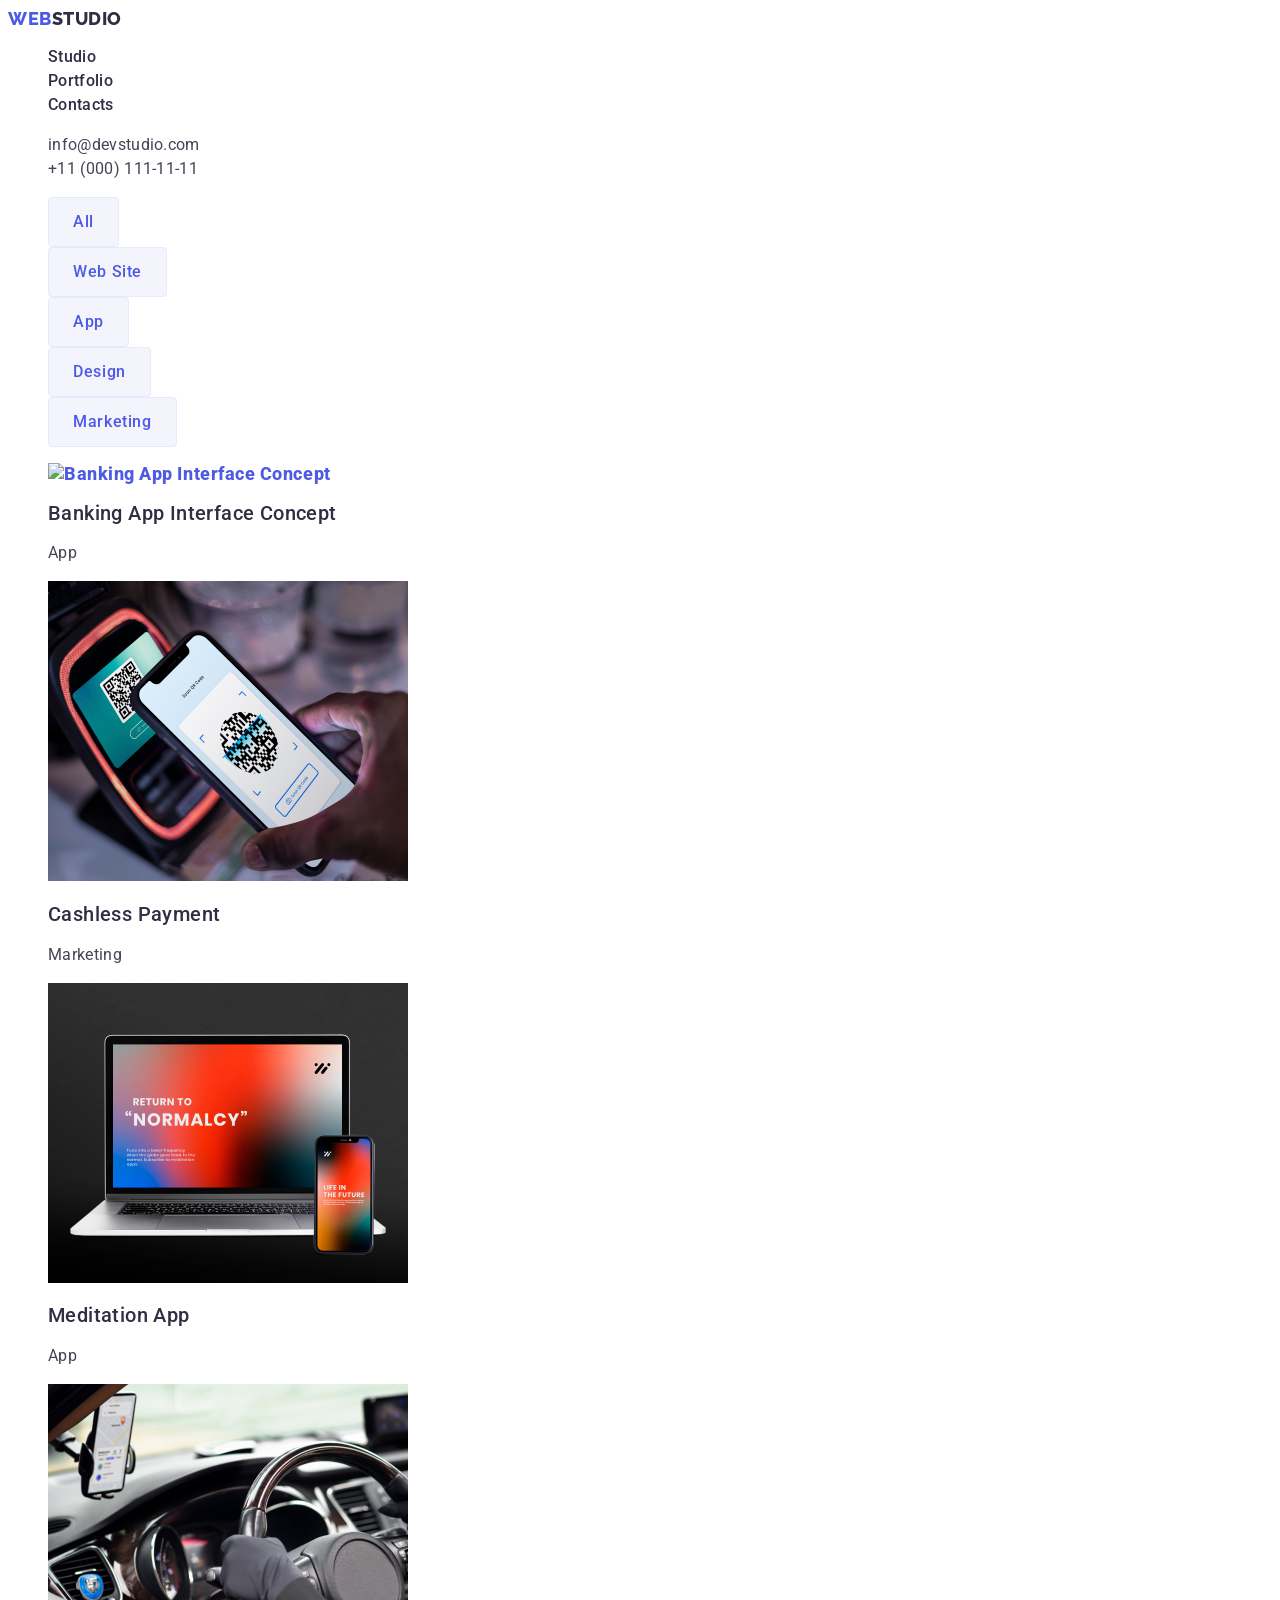
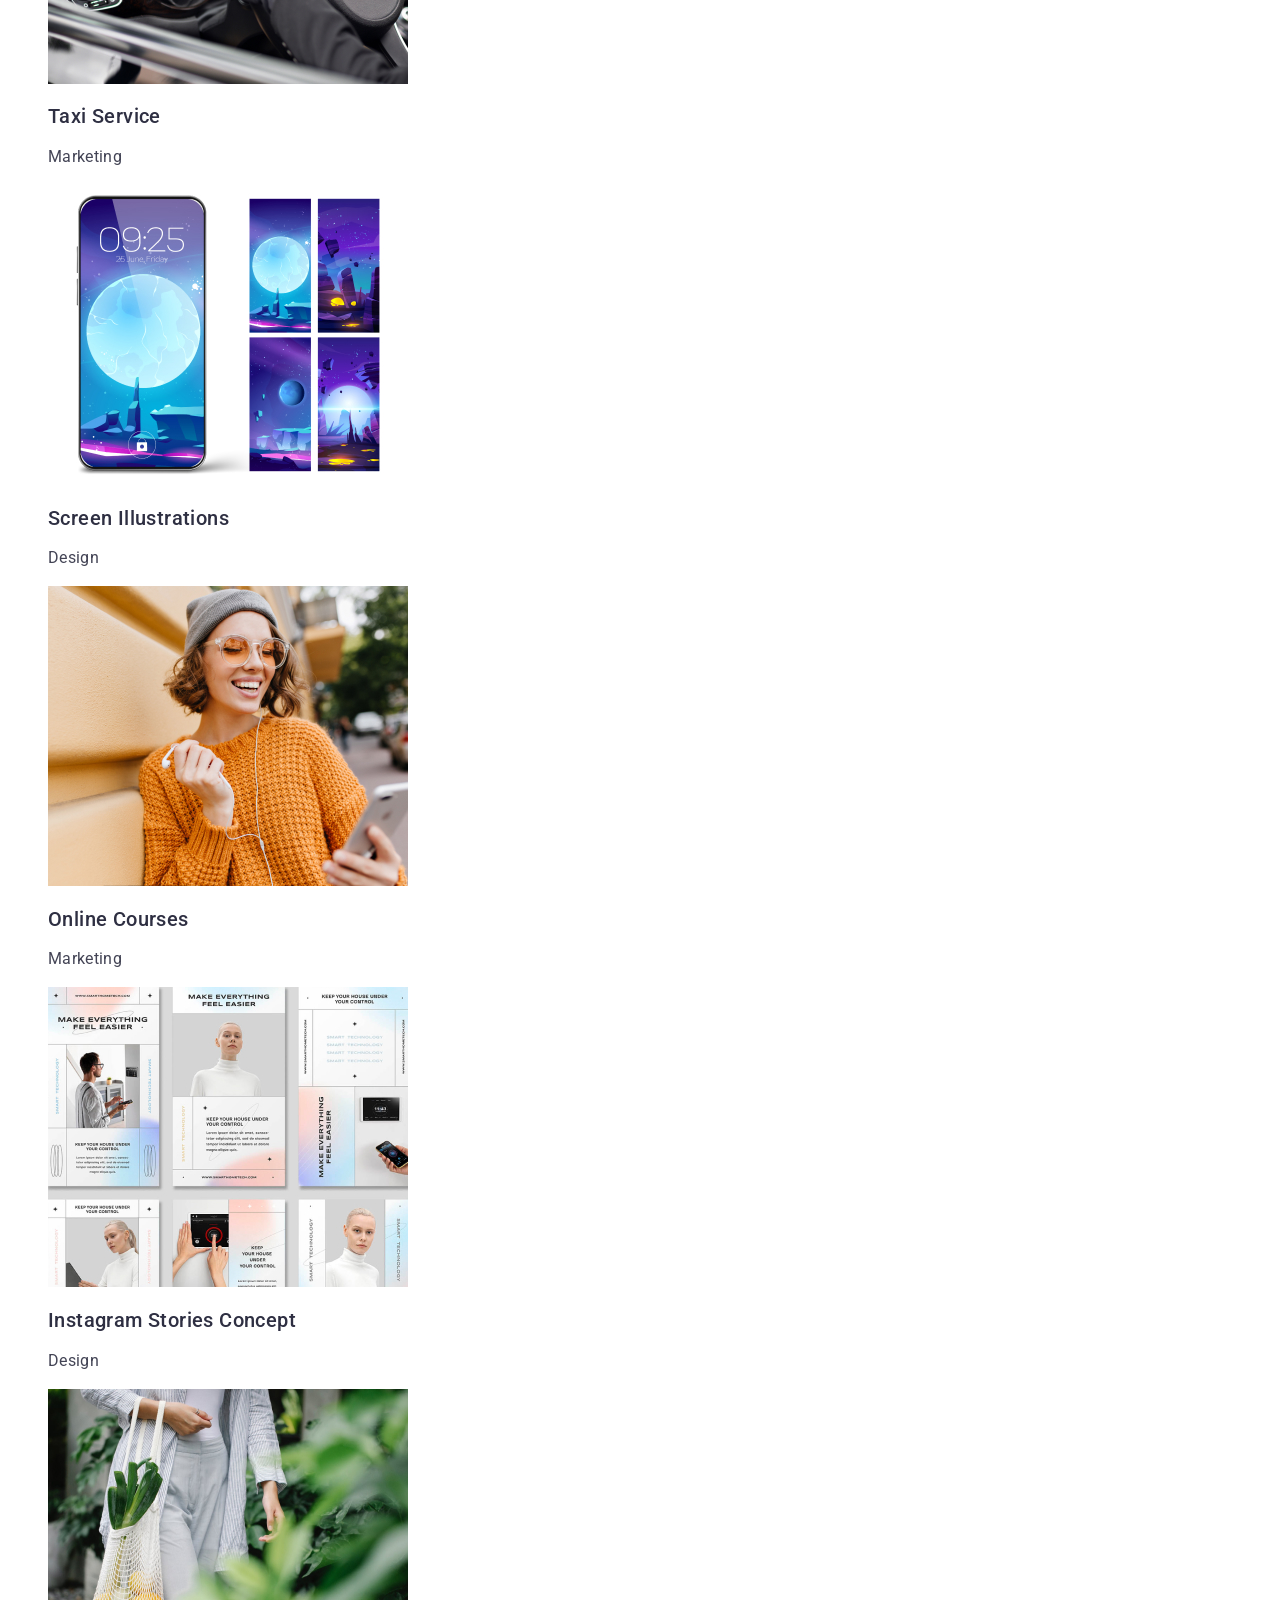
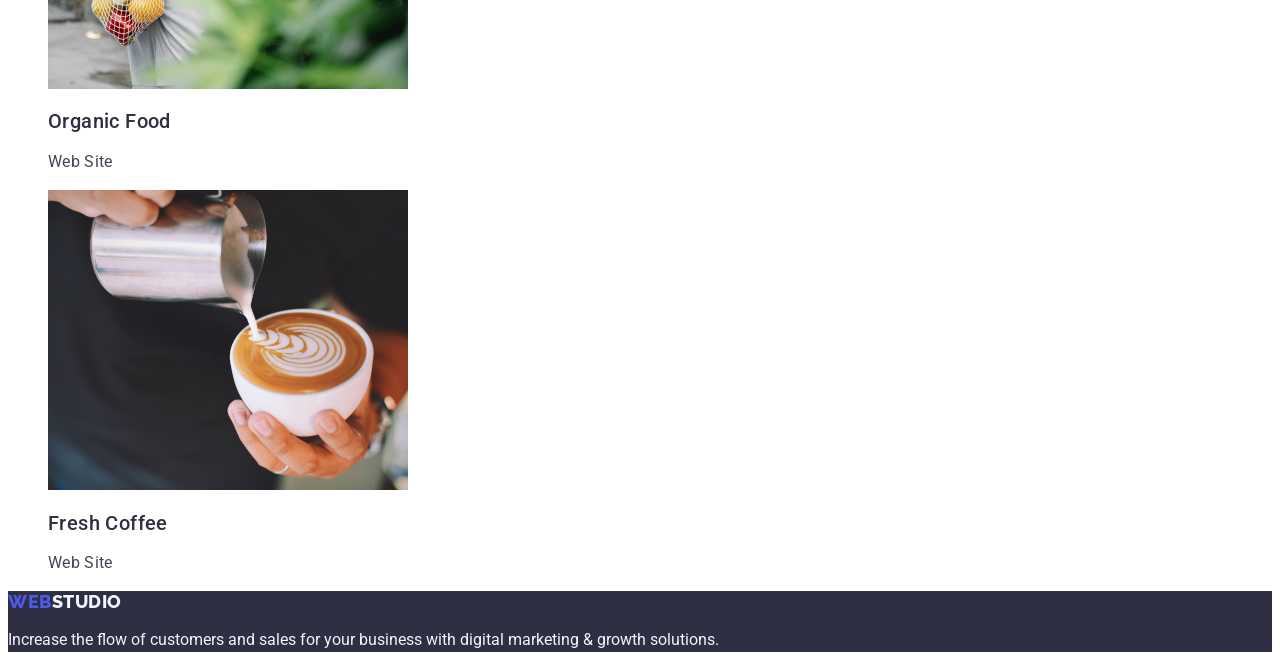
==== portfolio.html @ 194f7bdf "Initial commit" ====
<!DOCTYPE html>
<html lang="en">
  <head>
    <meta charset="UTF-8" />
    <meta http-equiv="X-UA-Compatible" content="IE=edge" />
    <meta name="viewport" content="width=device-width, initial-scale=1.0" />
    <title>Document</title>
    <link rel="preconnect" href="https://fonts.googleapis.com" />
    <link rel="preconnect" href="https://fonts.gstatic.com" crossorigin />
    <link
      href="https://fonts.googleapis.com/css2?family=Montserrat:wght@400;700&family=Raleway:wght@800&family=Roboto:wght@400;500;700&display=swap"
      rel="stylesheet"
    />
    <link rel="stylesheet" href="./css/styles.css" />
  </head>
  <body>
    <header>
      <nav class="list">
        <a class="nav logo link" href="./index.html">
          Web<span class="studio">Studio</span>
        </a>
        <ul class="list">
          <li>
            <a class="nav link" href="./index.html">Studio</a>
          </li>
          <li>
            <a class="nav link" href="./portfolio.html">Portfolio</a>
          </li>
          <li>
            <a class="nav link" href="">Contacts</a>
          </li>
        </ul>
      </nav>
      <address class="address">
        <ul class="list">
          <li>
            <a class="address link nav" href="mailto:info@devstudio.com">
              info@devstudio.com</a
            >
          </li>
          <li>
            <a class="address link nav" href="tel:+110001111111">
              +11 (000) 111-11-11
            </a>
          </li>
        </ul>
      </address>
    </header>
    <main>
      <section>
        <h1 hidden>Buttons</h1>
        <ul class="list">
          <li><button type="button" class="buttons">All</button></li>
          <li><button type="button" class="buttons">Web Site</button></li>
          <li><button type="button" class="buttons">App</button></li>
          <li><button type="button" class="buttons">Design</button></li>
          <li><button type="button" class="buttons">Marketing</button></li>
        </ul>
        <ul class="list">
          <li>
            <a class="link" href=""
              ><img
                src="./images-portfolio/img.jpg"
                alt="Banking App Interface Concept"
                width="360"
              />
              <h2 class="subtitle">Banking App Interface Concept</h2>
              <p class="text">App</p>
            </a>
          </li>
          <li>
            <a class="link" href=""
              ><img
                src="./images-portfolio/img1.jpg"
                alt="Cashless Payment"
                width="360"
              />
              <h2 class="subtitle">Cashless Payment</h2>
              <p class="text">Marketing</p>
            </a>
          </li>
          <li>
            <a class="link" href=""
              ><img
                src="./images-portfolio/img2.jpg"
                alt="Meditation App"
                width="360"
              />
              <h2 class="subtitle">Meditation App</h2>
              <p class="text">App</p>
            </a>
          </li>
          <li>
            <a class="link" href=""
              ><img
                src="./images-portfolio/img3.jpg"
                alt="Taxi Service"
                width="360"
              />
              <h2 class="subtitle">Taxi Service</h2>
              <p class="text">Marketing</p>
            </a>
          </li>
          <li>
            <a class="link" href=""
              ><img
                src="./images-portfolio/img4.jpg"
                alt="Screen Illustrations"
                width="360"
              />
              <h2 class="subtitle">Screen Illustrations</h2>
              <p class="text">Design</p>
            </a>
          </li>
          <li>
            <a class="link" href=""
              ><img
                src="./images-portfolio/img5.jpg"
                alt="Online Courses"
                width="360"
              />
              <h2 class="subtitle">Online Courses</h2>
              <p class="text">Marketing</p>
            </a>
          </li>
          <li>
            <a class="link" href=""
              ><img
                src="./images-portfolio/img6.jpg"
                alt="Instagram Stories Concept"
                width="360"
              />
              <h2 class="subtitle">Instagram Stories Concept</h2>
              <p class="text">Design</p>
            </a>
          </li>
          <li>
            <a class="link" href=""
              ><img
                src="./images-portfolio/img7.jpg"
                alt="Organic Food"
                width="360"
              />
              <h2 class="subtitle">Organic Food</h2>
              <p class="text">Web Site</p>
            </a>
          </li>
          <li>
            <a class="link" href=""
              ><img
                src="./images-portfolio/img8.jpg"
                alt="Fresh Coffee"
                width="360"
              />
              <h2 class="subtitle">Fresh Coffee</h2>
              <p class="text">Web Site</p>
            </a>
          </li>
        </ul>
      </section>
    </main>
    <footer class="slogan-fon">
      <a class="nav logo link" href="./index.html">
        Web<span class="studio">Studio</span>
      </a>
      <p class="footer-text">
        Increase the flow of customers and sales for your business with digital
        marketing & growth solutions.
      </p>
    </footer>
  </body>
</html>
---- css/styles.css ----
:root {
  --head-color: #2e2f42;
  --text-color: #434455;
  --button-color: #4d5ae5;
  --fon-color: #2e2f42;
}

body {
  background: #ffffff;
  font-family: "Roboto", sans-serif;
  color: var(--text-color);
}
.list {
  list-style: none;
}
.nav:focus,
.nav:hover {
  color: #404bbf;
}
/* Logo */
.logo {
  flex-direction: row;
  font-family: "Raleway", sans-serif;
  font-style: normal;
  font-weight: 800;
  font-size: 18px;
  line-height: 1.17;
  display: flex;
  align-items: center;
  letter-spacing: 0.03em;
  text-transform: uppercase;
  color: var(--button-color);
}

.studio {
  color: var(--fon-color);
  width: 71px;
  height: 21px;
}
.link {
  text-decoration: none;
  font-weight: 800;
  font-size: 18px;
  line-height: 1.17;
  letter-spacing: 0.03em;
  color: var(--button-color);
}
ul .nav {
  color: var(--head-color);
  font-family: "Roboto";
  font-style: normal;
  font-weight: 500;
  font-size: 16px;
  line-height: 1.5;
  letter-spacing: 0.02em;
  list-style: none;
}

address .address {
  font-family: "Roboto";
  font-style: normal;
  font-weight: 400;
  font-size: 16px;
  line-height: 24px;
  letter-spacing: 0.02em;
  color: var(--text-color);
}
address {
  font-style: normal;
}
.slogan {
  color: #ffffff;
  font-family: "Roboto";
  font-style: normal;
  font-weight: 700;
  font-size: 56px;
  line-height: 1.07;
  text-align: center;
  letter-spacing: 0.02em;
}
.slogan-fon {
  background: #2e2f42;
}
.button {
  background: var(--button-color);
  box-shadow: 0px 4px 4px rgba(0, 0, 0, 0.15);
  border-radius: 4px;
  color: #ffffff;
  cursor: pointer;
  font-family: "Roboto", sans-serif;
  font-style: normal;
  font-weight: 500;
  font-size: 16px;
  line-height: 24px;
  align-items: center;
  letter-spacing: 0.04em;
}
.button:hover,
.button:focus {
  background-color: #404bbf;
}
.subtitle {
  font-style: normal;
  font-weight: 500;
  font-size: 20px;
  line-height: 24px;
  color: var(--head-color);
  letter-spacing: 0.02em;
  line-height: 1.2;
}
.text {
  font-style: normal;
  font-weight: 400;
  font-size: 16px;
  line-height: 1.2;
  color: var(--text-color);
  letter-spacing: 0.02em;
  line-height: 1.5;
}
.section-three {
  background-color: #f4f4fd;
}
.mein-text {
  color: var(--head-color);
  font-style: normal;
  font-weight: 700;
  font-size: 36px;
  line-height: 1.11;
  text-align: center;
  letter-spacing: 0.02em;
  text-transform: capitalize;
}
.fotos {
  background-color: #ffffff;
}

.footer-text {
  font-style: normal;
  font-weight: 400;
  font-size: 16px;
  line-height: 24px;
  color: #f4f4fd;
}
footer .studio {
  color: #f4f4fd;
}
/* Portfolio */
.buttons {
  background: #f4f4fd;
  border: 1px solid #e7e9fc;
  border-radius: 4px;
  display: flex;
  flex-direction: row;
  justify-content: center;
  align-items: center;
  padding: 12px 24px;
  color: var(--button-color);
  cursor: pointer;
  font-family: "Roboto", sans-serif;
  font-style: normal;
  font-weight: 500;
  font-size: 16px;
  line-height: 24px;
  letter-spacing: 0.04em;
}
.buttons:hover,
.buttons:focus {
  color: #ffffff;
  background-color: #404bbf;
}
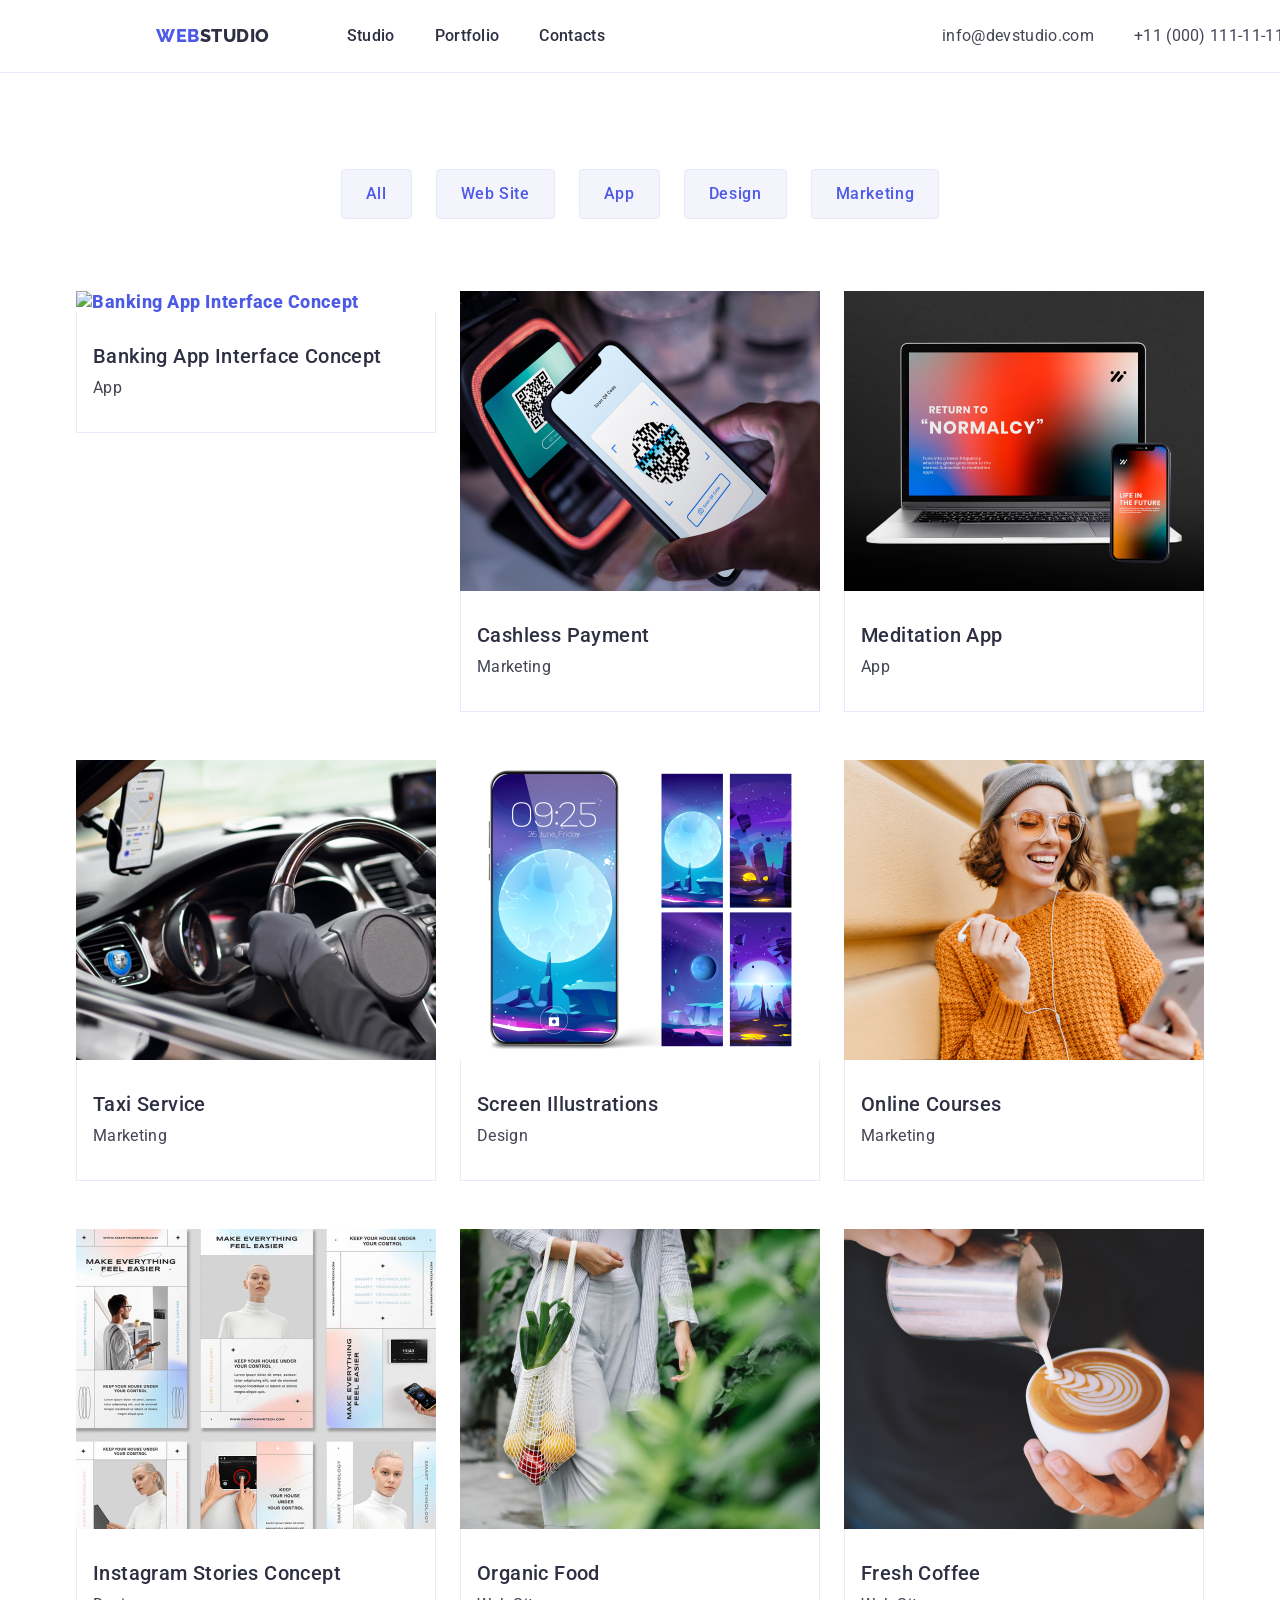
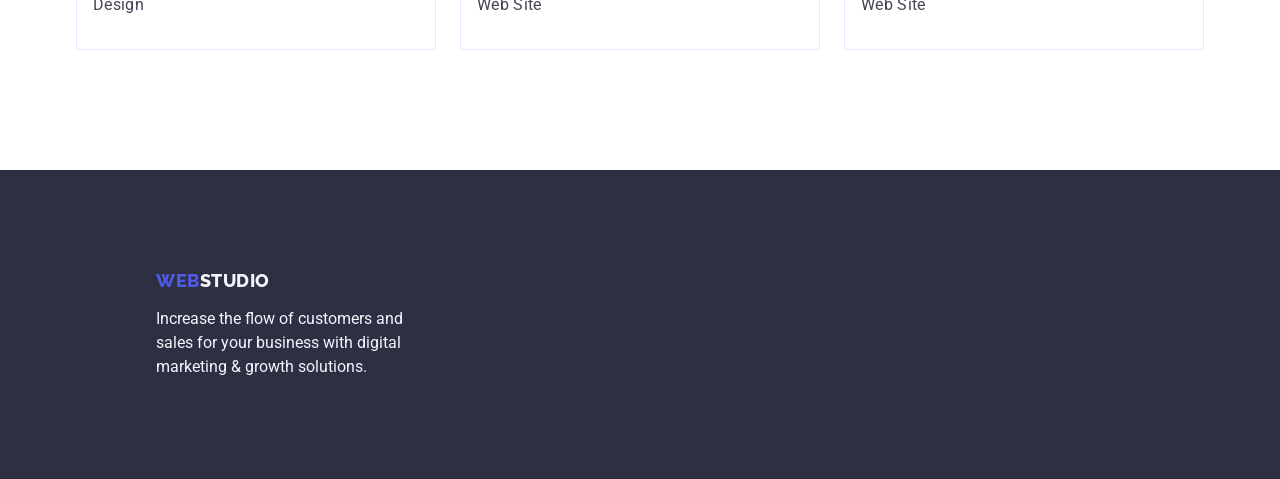
==== commit 2fdf3366: "sd" ====
--- a/portfolio.html
+++ b/portfolio.html
@@ -11,162 +11,199 @@
       href="https://fonts.googleapis.com/css2?family=Montserrat:wght@400;700&family=Raleway:wght@800&family=Roboto:wght@400;500;700&display=swap"
       rel="stylesheet"
     />
+    <link
+      rel="stylesheet"
+      href="https://cdnjs.cloudflare.com/ajax/libs/modern-normalize/1.0.0/modern-normalize.min.css"
+    />
     <link rel="stylesheet" href="./css/styles.css" />
   </head>
   <body>
-    <header>
-      <nav class="list">
+    <header class="header">
+      <div class="container header-flex">
+        <nav class="nav-flex">
+          <a class="nav logo link" href="./index.html">
+            Web<span class="studio">Studio</span>
+          </a>
+          <ul class="list menu-flex">
+            <li>
+              <a class="nav link" href="./index.html">Studio</a>
+            </li>
+            <li>
+              <a class="nav link" href="./portfolio.html">Portfolio</a>
+            </li>
+            <li>
+              <a class="nav link" href="">Contacts</a>
+            </li>
+          </ul>
+        </nav>
+        <address class="address address-flex">
+          <ul class="list address-flex">
+            <li>
+              <a class="address link nav" href="mailto:info@devstudio.com">
+                info@devstudio.com</a
+              >
+            </li>
+            <li>
+              <a class="address link nav" href="tel:+110001111111">
+                +11 (000) 111-11-11
+              </a>
+            </li>
+          </ul>
+        </address>
+      </div>
+    </header>
+    <main>
+      <section class="main-section">
+        <div class="container">
+          <h1 hidden>Buttons</h1>
+          <ul class="list section-buttons">
+            <li><button type="button" class="buttons">All</button></li>
+            <li><button type="button" class="buttons">Web Site</button></li>
+            <li><button type="button" class="buttons">App</button></li>
+            <li><button type="button" class="buttons">Design</button></li>
+            <li><button type="button" class="buttons">Marketing</button></li>
+          </ul>
+          <ul class="list portfolio-fotos">
+            <li class="portfolio-list">
+              <a class="link" href="">
+                <img
+                  class="img-portfolio"
+                  src="./images-portfolio/img.jpg"
+                  alt="Banking App Interface Concept"
+                  width="360"
+                />
+                <div class="portfolio-fotos-card">
+                  <h2 class="subtitle">Banking App Interface Concept</h2>
+                  <p class="text">App</p>
+                </div>
+              </a>
+            </li>
+            <li class="portfolio-list">
+              <a class="link" href="">
+                <img
+                  class="img-portfolio"
+                  src="./images-portfolio/img1.jpg"
+                  alt="Cashless Payment"
+                  width="360"
+                />
+                <div class="portfolio-fotos-card">
+                  <h2 class="subtitle">Cashless Payment</h2>
+                  <p class="text">Marketing</p>
+                </div>
+              </a>
+            </li>
+            <li class="portfolio-list">
+              <a class="link" href="">
+                <img
+                  class="img-portfolio"
+                  src="./images-portfolio/img2.jpg"
+                  alt="Meditation App"
+                  width="360"
+                />
+                <div class="portfolio-fotos-card">
+                  <h2 class="subtitle">Meditation App</h2>
+                  <p class="text">App</p>
+                </div>
+              </a>
+            </li>
+            <li class="portfolio-list">
+              <a class="link" href="">
+                <img
+                  class="img-portfolio"
+                  src="./images-portfolio/img3.jpg"
+                  alt="Taxi Service"
+                  width="360"
+                />
+                <div class="portfolio-fotos-card">
+                  <h2 class="subtitle">Taxi Service</h2>
+                  <p class="text">Marketing</p>
+                </div>
+              </a>
+            </li>
+            <li class="portfolio-list">
+              <a class="link" href="">
+                <img
+                  class="img-portfolio"
+                  src="./images-portfolio/img4.jpg"
+                  alt="Screen Illustrations"
+                  width="360"
+                />
+                <div class="portfolio-fotos-card">
+                  <h2 class="subtitle">Screen Illustrations</h2>
+                  <p class="text">Design</p>
+                </div>
+              </a>
+            </li>
+            <li class="portfolio-list">
+              <a class="link" href="">
+                <img
+                  class="img-portfolio"
+                  src="./images-portfolio/img5.jpg"
+                  alt="Online Courses"
+                  width="360"
+                />
+                <div class="portfolio-fotos-card">
+                  <h2 class="subtitle">Online Courses</h2>
+                  <p class="text">Marketing</p>
+                </div>
+              </a>
+            </li>
+            <li class="portfolio-list">
+              <a class="link" href="">
+                <img
+                  class="img-portfolio"
+                  src="./images-portfolio/img6.jpg"
+                  alt="Instagram Stories Concept"
+                  width="360"
+                />
+                <div class="portfolio-fotos-card">
+                  <h2 class="subtitle">Instagram Stories Concept</h2>
+                  <p class="text">Design</p>
+                </div>
+              </a>
+            </li>
+            <li class="portfolio-list">
+              <a class="link" href="">
+                <img
+                  class="img-portfolio"
+                  src="./images-portfolio/img7.jpg"
+                  alt="Organic Food"
+                  width="360"
+                />
+                <div class="portfolio-fotos-card">
+                  <h2 class="subtitle">Organic Food</h2>
+                  <p class="text">Web Site</p>
+                </div>
+              </a>
+            </li>
+            <li class="portfolio-list">
+              <a class="link" href="">
+                <img
+                  class="img-portfolio"
+                  src="./images-portfolio/img8.jpg"
+                  alt="Fresh Coffee"
+                  width="360"
+                />
+                <div class="portfolio-fotos-card">
+                  <h2 class="subtitle">Fresh Coffee</h2>
+                  <p class="text">Web Site</p>
+                </div>
+              </a>
+            </li>
+          </ul>
+        </div>
+      </section>
+    </main>
+    <footer class="footer">
+      <div class="container">
         <a class="nav logo link" href="./index.html">
           Web<span class="studio">Studio</span>
         </a>
-        <ul class="list">
-          <li>
-            <a class="nav link" href="./index.html">Studio</a>
-          </li>
-          <li>
-            <a class="nav link" href="./portfolio.html">Portfolio</a>
-          </li>
-          <li>
-            <a class="nav link" href="">Contacts</a>
-          </li>
-        </ul>
-      </nav>
-      <address class="address">
-        <ul class="list">
-          <li>
-            <a class="address link nav" href="mailto:info@devstudio.com">
-              info@devstudio.com</a
-            >
-          </li>
-          <li>
-            <a class="address link nav" href="tel:+110001111111">
-              +11 (000) 111-11-11
-            </a>
-          </li>
-        </ul>
-      </address>
-    </header>
-    <main>
-      <section>
-        <h1 hidden>Buttons</h1>
-        <ul class="list">
-          <li><button type="button" class="buttons">All</button></li>
-          <li><button type="button" class="buttons">Web Site</button></li>
-          <li><button type="button" class="buttons">App</button></li>
-          <li><button type="button" class="buttons">Design</button></li>
-          <li><button type="button" class="buttons">Marketing</button></li>
-        </ul>
-        <ul class="list">
-          <li>
-            <a class="link" href=""
-              ><img
-                src="./images-portfolio/img.jpg"
-                alt="Banking App Interface Concept"
-                width="360"
-              />
-              <h2 class="subtitle">Banking App Interface Concept</h2>
-              <p class="text">App</p>
-            </a>
-          </li>
-          <li>
-            <a class="link" href=""
-              ><img
-                src="./images-portfolio/img1.jpg"
-                alt="Cashless Payment"
-                width="360"
-              />
-              <h2 class="subtitle">Cashless Payment</h2>
-              <p class="text">Marketing</p>
-            </a>
-          </li>
-          <li>
-            <a class="link" href=""
-              ><img
-                src="./images-portfolio/img2.jpg"
-                alt="Meditation App"
-                width="360"
-              />
-              <h2 class="subtitle">Meditation App</h2>
-              <p class="text">App</p>
-            </a>
-          </li>
-          <li>
-            <a class="link" href=""
-              ><img
-                src="./images-portfolio/img3.jpg"
-                alt="Taxi Service"
-                width="360"
-              />
-              <h2 class="subtitle">Taxi Service</h2>
-              <p class="text">Marketing</p>
-            </a>
-          </li>
-          <li>
-            <a class="link" href=""
-              ><img
-                src="./images-portfolio/img4.jpg"
-                alt="Screen Illustrations"
-                width="360"
-              />
-              <h2 class="subtitle">Screen Illustrations</h2>
-              <p class="text">Design</p>
-            </a>
-          </li>
-          <li>
-            <a class="link" href=""
-              ><img
-                src="./images-portfolio/img5.jpg"
-                alt="Online Courses"
-                width="360"
-              />
-              <h2 class="subtitle">Online Courses</h2>
-              <p class="text">Marketing</p>
-            </a>
-          </li>
-          <li>
-            <a class="link" href=""
-              ><img
-                src="./images-portfolio/img6.jpg"
-                alt="Instagram Stories Concept"
-                width="360"
-              />
-              <h2 class="subtitle">Instagram Stories Concept</h2>
-              <p class="text">Design</p>
-            </a>
-          </li>
-          <li>
-            <a class="link" href=""
-              ><img
-                src="./images-portfolio/img7.jpg"
-                alt="Organic Food"
-                width="360"
-              />
-              <h2 class="subtitle">Organic Food</h2>
-              <p class="text">Web Site</p>
-            </a>
-          </li>
-          <li>
-            <a class="link" href=""
-              ><img
-                src="./images-portfolio/img8.jpg"
-                alt="Fresh Coffee"
-                width="360"
-              />
-              <h2 class="subtitle">Fresh Coffee</h2>
-              <p class="text">Web Site</p>
-            </a>
-          </li>
-        </ul>
-      </section>
-    </main>
-    <footer class="slogan-fon">
-      <a class="nav logo link" href="./index.html">
-        Web<span class="studio">Studio</span>
-      </a>
-      <p class="footer-text">
-        Increase the flow of customers and sales for your business with digital
-        marketing & growth solutions.
-      </p>
+        <p class="footer-text">
+          Increase the flow of customers and sales for your business with
+          digital marketing & growth solutions.
+        </p>
+      </div>
     </footer>
   </body>
 </html>
--- a/css/styles.css
+++ b/css/styles.css
@@ -3,6 +3,7 @@
   --text-color: #434455;
   --button-color: #4d5ae5;
   --fon-color: #2e2f42;
+  --border: #e7e9fc;
 }
 
 body {
@@ -10,6 +11,46 @@
   font-family: "Roboto", sans-serif;
   color: var(--text-color);
 }
+html {
+  box-sizing: border-box;
+}
+*,
+*::before,
+*::after {
+  box-sizing: inherit;
+}
+h1,
+h2,
+h3,
+h4,
+h5,
+h6,
+p,
+ul {
+  margin: 0%;
+  padding: 0%;
+}
+.container {
+  max-width: 1158px;
+  padding-left: 15px;
+  padding-right: 15px;
+  margin: 0 auto;
+}
+img {
+  display: block;
+  max-width: 100%;
+}
+header {
+  /* padding: 24px 0; */
+  min-width: 1440px;
+}
+.header {
+  border-bottom: 1px solid #e7e9fc;
+  padding: 24px 0;
+}
+.menu-flex li:not(:last-child) {
+  margin-right: 40px;
+}
 .list {
   list-style: none;
 }
@@ -17,6 +58,14 @@
 .nav:hover {
   color: #404bbf;
 }
+.nav-flex,
+.address-flex,
+.menu-flex,
+.header-flex {
+  display: flex;
+  align-items: center;
+}
+
 /* Logo */
 .logo {
   flex-direction: row;
@@ -30,6 +79,7 @@
   letter-spacing: 0.03em;
   text-transform: uppercase;
   color: var(--button-color);
+  margin-right: 76px;
 }
 
 .studio {
@@ -55,7 +105,9 @@
   letter-spacing: 0.02em;
   list-style: none;
 }
-
+.menu-flex .nav {
+  padding: 24px 0;
+}
 address .address {
   font-family: "Roboto";
   font-style: normal;
@@ -67,6 +119,11 @@
 }
 address {
   font-style: normal;
+  margin-left: auto;
+}
+
+.address-flex li:not(:last-child) {
+  margin-right: 40px;
 }
 .slogan {
   color: #ffffff;
@@ -77,11 +134,19 @@
   line-height: 1.07;
   text-align: center;
   letter-spacing: 0.02em;
-}
-.slogan-fon {
-  background: #2e2f42;
+
+  max-width: 496px;
+  height: 120px;
+  left: 472px;
+  top: 188px;
+  margin: auto;
+}
+.hero {
+  padding: 188px 0;
+  background: var(--fon-color);
 }
 .button {
+  display: block;
   background: var(--button-color);
   box-shadow: 0px 4px 4px rgba(0, 0, 0, 0.15);
   border-radius: 4px;
@@ -94,11 +159,27 @@
   line-height: 24px;
   align-items: center;
   letter-spacing: 0.04em;
+  min-width: 169px;
+  height: 56px;
+  left: 636px;
+  top: 356px;
+  border: none;
+  margin: auto;
+  margin-top: 51px;
 }
 .button:hover,
 .button:focus {
   background-color: #404bbf;
 }
+.feature {
+  padding: 120px 0;
+}
+.about-flex {
+  display: flex;
+}
+.about-flex li:not(:last-child) {
+  margin-right: 24px;
+}
 .subtitle {
   font-style: normal;
   font-weight: 500;
@@ -107,6 +188,7 @@
   color: var(--head-color);
   letter-spacing: 0.02em;
   line-height: 1.2;
+  margin-bottom: 8px;
 }
 .text {
   font-style: normal;
@@ -116,12 +198,64 @@
   color: var(--text-color);
   letter-spacing: 0.02em;
   line-height: 1.5;
+  width: 264px;
+}
+.what {
+  padding-bottom: 120px;
+}
+
+.what ul {
+  display: flex;
+}
+
+.what li:not(:last-child) {
+  margin-right: 24px;
+}
+.section-three ul {
+  display: flex;
+}
+.section-three li:not(:last-child) {
+  margin-right: 24px;
+}
+
+.section-three li {
+  height: 380px;
 }
 .section-three {
   background-color: #f4f4fd;
+  padding: 120px 0;
+  min-height: 732px;
+  text-align: center;
+}
+
+.section-three .mein-text {
+  margin-bottom: 72px;
+}
+
+.fotos .subtitle {
+  margin-bottom: 8px;
+}
+.team-card {
+  padding: 32px 16px;
+}
+.team-text {
+  font-weight: 400;
+  font-size: 16px;
+  line-height: 24px;
+  text-align: center;
+  letter-spacing: 0.02em;
+  color: var(--text-color);
+}
+.team-subtitle {
+  font-weight: 500;
+  font-size: 20px;
+  line-height: 24px;
+  text-align: center;
+  letter-spacing: 0.02em;
+  color: var(--fon-color);
 }
 .mein-text {
-  color: var(--head-color);
+  color: var(--fon-color);
   font-style: normal;
   font-weight: 700;
   font-size: 36px;
@@ -129,9 +263,23 @@
   text-align: center;
   letter-spacing: 0.02em;
   text-transform: capitalize;
+  margin-bottom: 72px;
 }
 .fotos {
   background-color: #ffffff;
+  border-radius: 0px 0px 4px 4px;
+  flex-basis: calc((100% - 72px) / 4);
+  box-shadow: 0px 1px 6px rgba(46, 47, 66, 0.08),
+    0px 1px 1px rgba(46, 47, 66, 0.16), 0px 2px 1px rgba(46, 47, 66, 0.08);
+}
+.footer {
+  background-color: var(--fon-color);
+  padding: 100px 0;
+  min-width: 1440px;
+}
+.footer .logo {
+  display: inline-block;
+  margin-bottom: 16px;
 }
 
 .footer-text {
@@ -140,17 +288,30 @@
   font-size: 16px;
   line-height: 24px;
   color: #f4f4fd;
+  width: 264px;
 }
 footer .studio {
   color: #f4f4fd;
 }
+
 /* Portfolio */
+
+.section-buttons {
+  display: flex;
+  justify-content: center;
+  margin-bottom: 72px;
+}
+.section-buttons li:not(:last-child) {
+  margin-right: 24px;
+}
+.main-section {
+  padding: 96px 0 120px;
+}
+
 .buttons {
   background: #f4f4fd;
-  border: 1px solid #e7e9fc;
+  border: 1px solid var(--border);
   border-radius: 4px;
-  display: flex;
-  flex-direction: row;
   justify-content: center;
   align-items: center;
   padding: 12px 24px;
@@ -167,4 +328,24 @@
 .buttons:focus {
   color: #ffffff;
   background-color: #404bbf;
-}
+  border: 1px solid transparent;
+}
+.portfolio-fotos {
+  display: flex;
+  flex-wrap: wrap;
+}
+
+.portfolio-fotos li:not(:nth-child(3n)) {
+  margin-right: 24px;
+}
+.portfolio-fotos li:not(:nth-last-child(-n + 3)) {
+  margin-bottom: 48px;
+}
+.portfolio-fotos-card {
+  padding: 32px 16px;
+  border: 1px solid #e7e9fc;
+  border-top: none;
+}
+.portfolio-list a {
+  width: calc((100% - 48px) / 3);
+}
